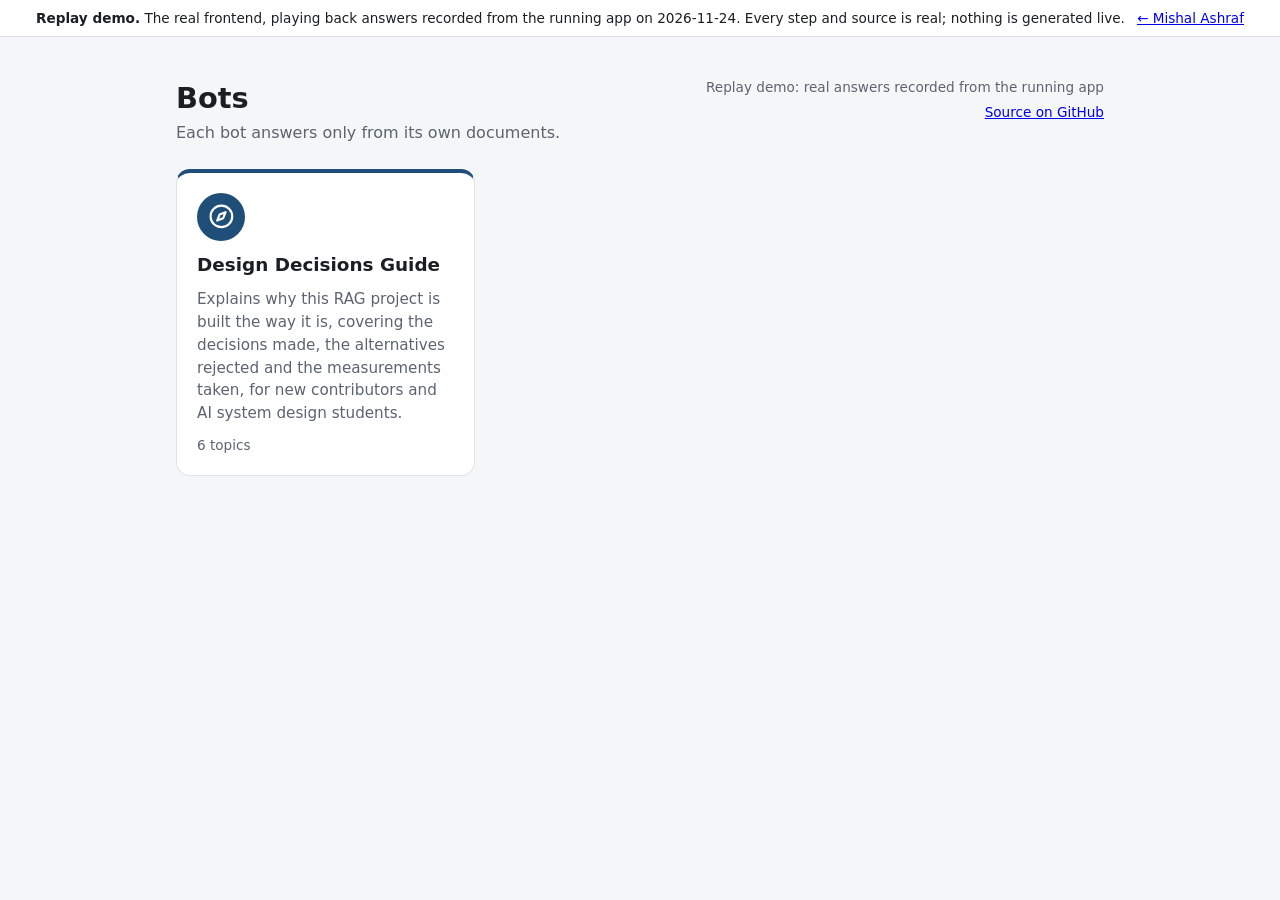
==== demos/rag/index.html @ d3a61281 "Add the agentic RAG replay demo" ====
<!doctype html>
<html lang="en">
  <head>
    <meta charset="UTF-8" />
    <link rel="icon" type="image/svg+xml" href="./favicon.svg" />
    <meta name="viewport" content="width=device-width, initial-scale=1.0" />
    <title>Bots</title>
    <script type="module" crossorigin src="./assets/index-B9hfYALh.js"></script>
    <link rel="stylesheet" crossorigin href="./assets/index-CpWIP-J9.css">
  </head>
  <body>
    <div id="root"></div>
  </body>
</html>
---- demos/rag/assets/index-CpWIP-J9.css ----
:root{--primary:#0f6e56;--bg:#f5f6f8;--surface:#fff;--text:#1b1f24;--muted:#5b6470;--border:#dfe3e8;--danger-bg:#fdecea;--danger-text:#8a1c12;--radius:14px;--primary-soft:color-mix(in srgb, var(--primary) 10%, var(--surface));--primary-text:color-mix(in srgb, var(--primary) 80%, var(--text));--lightningcss-light:initial;--lightningcss-dark: ;color-scheme:light;color:var(--text);background:var(--bg);font-family:system-ui,-apple-system,Segoe UI,Roboto,sans-serif;line-height:1.5}@media (prefers-color-scheme:dark){:root{--bg:#101317;--surface:#1a1e23;--text:#e7e9ec;--muted:#9aa3ad;--border:#2d333a;--danger-bg:#3a1714;--danger-text:#ffb4ab;--primary-soft:color-mix(in srgb, var(--primary) 22%, var(--surface));--primary-text:color-mix(in srgb, var(--primary) 45%, var(--text));--lightningcss-light: ;--lightningcss-dark:initial;color-scheme:dark}}*{box-sizing:border-box}body{background:var(--bg);margin:0}h1,h2,p{margin:0}button,textarea{font:inherit;color:inherit}button{cursor:pointer;border:1px solid #0000;border-radius:10px;padding:8px 14px}button:disabled{opacity:.5;cursor:not-allowed}:focus-visible{outline:2px solid var(--primary-text);outline-offset:2px}.primary{background:var(--primary);color:#fff}.primary:not(:disabled):hover{filter:brightness(1.1)}.ghost{border-color:var(--border);background:0 0}.ghost:not(:disabled):hover{background:var(--primary-soft)}.muted{color:var(--muted)}.small{font-size:.85rem}.label{text-transform:uppercase;letter-spacing:.04em;color:var(--muted);margin-bottom:4px;font-size:.75rem;font-weight:600;display:block}.avatar{background:var(--primary);color:#fff;border-radius:50%;flex:none;justify-content:center;align-items:center;display:inline-flex}.alert{background:var(--danger-bg);color:var(--danger-text);border-radius:10px;margin:8px 0;padding:10px 14px}.page{max-width:960px;margin:0 auto;padding:40px 16px}.page-header{flex-wrap:wrap;justify-content:space-between;align-items:flex-start;gap:16px;margin-bottom:24px;display:flex}.account{flex-direction:column;align-items:flex-end;gap:4px;font-size:.95rem;display:flex}.badge{text-transform:uppercase;letter-spacing:.04em;background:var(--primary-soft);color:var(--primary-text);border-radius:6px;margin-left:6px;padding:1px 6px;font-size:.7rem}.login-page{justify-content:center;padding-top:12vh;display:flex}.login{background:var(--surface);border:1px solid var(--border);border-top:4px solid var(--primary);border-radius:var(--radius);flex-direction:column;gap:14px;width:100%;max-width:360px;padding:28px;display:flex}.login h1{font-size:1.4rem}.login label{flex-direction:column;gap:4px;font-size:.9rem;font-weight:600;display:flex}.login input{font:inherit;color:inherit;border:1px solid var(--border);background:var(--bg);border-radius:10px;padding:9px 11px;font-weight:400}.login button{margin-top:4px;padding:10px}.page-header h1{font-size:1.8rem}.bot-grid{grid-template-columns:repeat(auto-fill,minmax(260px,1fr));gap:16px;margin:0;padding:0;list-style:none;display:grid}.bot-card{background:var(--surface);border:1px solid var(--border);border-top:4px solid var(--primary);border-radius:var(--radius);height:100%;color:inherit;flex-direction:column;gap:10px;padding:20px;text-decoration:none;transition:transform .15s,box-shadow .15s;display:flex}.bot-card:hover{transform:translateY(-2px);box-shadow:0 6px 20px #00000014}.bot-card h2{font-size:1.15rem}.bot-card p{color:var(--muted);flex:1;font-size:.95rem}.chat{background:var(--surface);border-inline:1px solid var(--border);flex-direction:column;max-width:860px;height:100dvh;margin:0 auto;display:flex}.chat-header{border-bottom:1px solid var(--border);border-top:4px solid var(--primary);align-items:center;gap:12px;padding:12px 16px;display:flex}.chat-title{flex:1;min-width:0}.chat-title h1{font-size:1.05rem}.chat-title p{color:var(--muted);white-space:nowrap;text-overflow:ellipsis;font-size:.85rem;overflow:hidden}.messages{flex-direction:column;flex:1;gap:14px;padding:20px 16px;display:flex;overflow-y:auto}.welcome{text-align:center;flex-direction:column;align-items:center;gap:14px;margin:auto 0;padding:24px 0;display:flex}.welcome>p{max-width:520px;font-size:1.05rem}.suggestions{flex-wrap:wrap;justify-content:center;gap:8px;max-width:640px;display:flex}.chip{background:var(--primary-soft);color:var(--primary-text);border-color:color-mix(in srgb, var(--primary) 30%, transparent);text-align:left;border-radius:999px;padding:8px 14px;font-size:.9rem}.chip:not(:disabled):hover{background:color-mix(in srgb, var(--primary) 18%, var(--surface))}.bubble{border-radius:var(--radius);overflow-wrap:anywhere;max-width:min(640px,85%);padding:10px 14px}.bubble p+p{margin-top:.7em}.bubble.user{background:var(--primary);color:#fff;white-space:pre-wrap;border-bottom-right-radius:4px;align-self:flex-end}.assistant{align-items:flex-start;gap:10px;display:flex}.bubble.bot{background:var(--bg);border:1px solid var(--border);border-top-left-radius:4px}.bubble.bot p{white-space:pre-wrap}code{background:var(--primary-soft);border-radius:5px;padding:1px 5px;font-family:ui-monospace,Consolas,monospace;font-size:.88em}.notice{color:var(--danger-text);margin-top:8px;font-size:.9rem}.sources{border-top:1px solid var(--border);margin-top:10px;padding-top:8px}.sources ul{color:var(--muted);margin:0;padding-left:18px;font-size:.85rem}.steps{color:var(--muted);margin-top:8px;font-size:.85rem}.steps summary{cursor:pointer}.steps ol{margin:6px 0 0;padding-left:20px}.live-steps{color:var(--muted);margin:0;padding:0;font-size:.9rem;list-style:none}.live-steps li{padding-left:20px;position:relative}.live-steps li.done:before{content:"✓";color:var(--primary-text);position:absolute;left:2px}.live-steps li.active:before{content:"";border:2px solid var(--primary-text);border-right-color:#0000;border-radius:50%;width:10px;height:10px;animation:.8s linear infinite spin;position:absolute;top:.45em;left:2px}.draft{border-top:1px dashed var(--border);margin-top:10px;padding-top:8px}.draft p{color:color-mix(in srgb, var(--text) 75%, transparent)}@keyframes spin{to{transform:rotate(360deg)}}@media (prefers-reduced-motion:reduce){.live-steps li.active:before{animation:none}.bot-card{transition:none}}.approval{border:2px solid var(--primary);background:var(--primary-soft);border-radius:var(--radius);flex-direction:column;align-self:stretch;gap:10px;padding:14px 16px;display:flex}.tool-call{background:var(--surface);border:1px solid var(--border);border-radius:10px;padding:10px 12px}.tool-call dl{gap:4px;margin:8px 0 0;display:grid}.tool-call dl div{grid-template-columns:90px 1fr;gap:8px;font-size:.9rem;display:grid}.tool-call dt{color:var(--muted)}.tool-call dd{white-space:pre-wrap;overflow-wrap:anywhere;margin:0}.approval .hint{color:var(--muted);font-size:.85rem}.actions{gap:8px;display:flex}.composer{border-top:1px solid var(--border);gap:8px;padding:12px 16px;display:flex}.composer textarea{resize:none;field-sizing:content;border:1px solid var(--border);background:var(--bg);border-radius:12px;flex:1;min-height:44px;max-height:160px;padding:10px 12px}.composer textarea:focus-visible{outline-color:var(--primary-text)}@media (width<=600px){.account{align-items:flex-start}.chat{border-inline:none}.bubble{max-width:92%}.chat-title p{display:none}.tool-call dl div{grid-template-columns:1fr;gap:0}}.replay-banner{background:var(--surface);border-bottom:1px solid var(--border);flex-wrap:wrap;justify-content:center;align-items:center;gap:4px 12px;padding:8px 16px;font-size:.85rem;display:flex}.composer.replay{flex-wrap:wrap;align-items:center}.composer.replay:empty{display:none}#root:has(.replay-banner){flex-direction:column;height:100dvh;display:flex;overflow-y:auto}#root:has(.replay-banner) .chat{box-sizing:border-box;flex:1;width:100%;height:auto;min-height:0}
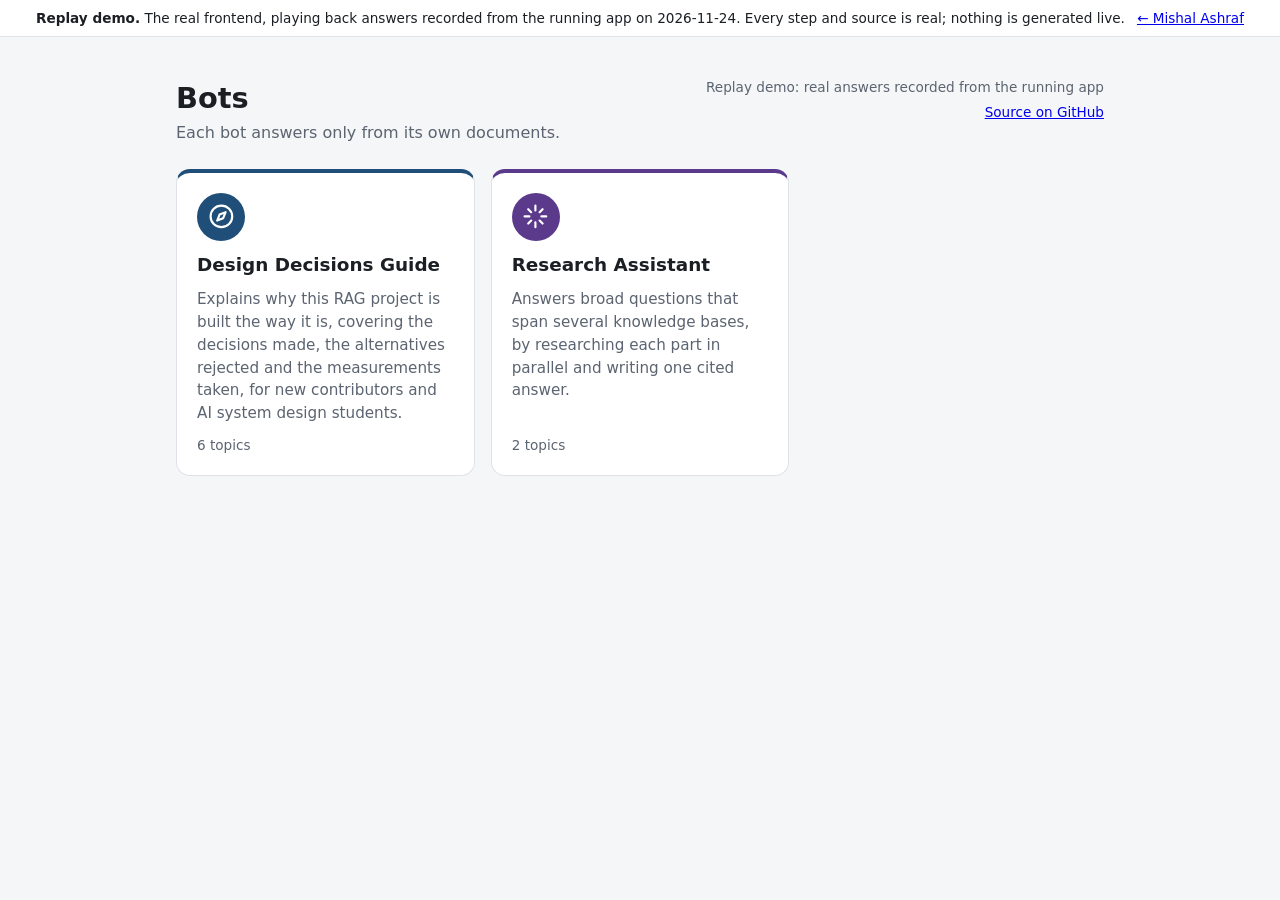
==== commit dde1143c: "Add the Research Assistant to the RAG replay demo" ====
--- a/demos/rag/index.html
+++ b/demos/rag/index.html
@@ -1,14 +1,15 @@
-<!doctype html>
-<html lang="en">
-  <head>
-    <meta charset="UTF-8" />
-    <link rel="icon" type="image/svg+xml" href="./favicon.svg" />
-    <meta name="viewport" content="width=device-width, initial-scale=1.0" />
-    <title>Bots</title>
-    <script type="module" crossorigin src="./assets/index-B9hfYALh.js"></script>
-    <link rel="stylesheet" crossorigin href="./assets/index-CpWIP-J9.css">
-  </head>
-  <body>
-    <div id="root"></div>
-  </body>
-</html>
+<!doctype html>
+<html lang="en">
+  <head>
+    <meta charset="UTF-8" />
+    <link rel="icon" type="image/svg+xml" href="./favicon.svg" />
+    <meta name="viewport" content="width=device-width, initial-scale=1.0" />
+    <title>Bots</title>
+    <script type="module" crossorigin src="./assets/index-Bp4dIDYL.js"></script>
+    <link rel="stylesheet" crossorigin href="./assets/index-BzXhPv_J.css">
+  </head>
+  <body>
+    <div id="root"></div>+
+  </body>
+</html>
--- a/demos/rag/assets/index-BzXhPv_J.css
+++ b/demos/rag/assets/index-BzXhPv_J.css
@@ -0,0 +1 @@
+:root{--primary:#0f6e56;--bg:#f5f6f8;--surface:#fff;--text:#1b1f24;--muted:#5b6470;--border:#dfe3e8;--danger-bg:#fdecea;--danger-text:#8a1c12;--radius:14px;--primary-soft:color-mix(in srgb, var(--primary) 10%, var(--surface));--primary-text:color-mix(in srgb, var(--primary) 80%, var(--text));--lightningcss-light:initial;--lightningcss-dark: ;color-scheme:light;color:var(--text);background:var(--bg);font-family:system-ui,-apple-system,Segoe UI,Roboto,sans-serif;line-height:1.5}@media (prefers-color-scheme:dark){:root{--bg:#101317;--surface:#1a1e23;--text:#e7e9ec;--muted:#9aa3ad;--border:#2d333a;--danger-bg:#3a1714;--danger-text:#ffb4ab;--primary-soft:color-mix(in srgb, var(--primary) 22%, var(--surface));--primary-text:color-mix(in srgb, var(--primary) 45%, var(--text));--lightningcss-light: ;--lightningcss-dark:initial;color-scheme:dark}}*{box-sizing:border-box}body{background:var(--bg);margin:0}h1,h2,p{margin:0}button,textarea{font:inherit;color:inherit}button{cursor:pointer;border:1px solid #0000;border-radius:10px;padding:8px 14px}button:disabled{opacity:.5;cursor:not-allowed}:focus-visible{outline:2px solid var(--primary-text);outline-offset:2px}.primary{background:var(--primary);color:#fff}.primary:not(:disabled):hover{filter:brightness(1.1)}.ghost{border-color:var(--border);background:0 0}.ghost:not(:disabled):hover{background:var(--primary-soft)}.muted{color:var(--muted)}.small{font-size:.85rem}.label{text-transform:uppercase;letter-spacing:.04em;color:var(--muted);margin-bottom:4px;font-size:.75rem;font-weight:600;display:block}.avatar{background:var(--primary);color:#fff;border-radius:50%;flex:none;justify-content:center;align-items:center;display:inline-flex}.alert{background:var(--danger-bg);color:var(--danger-text);border-radius:10px;margin:8px 0;padding:10px 14px}.page{max-width:960px;margin:0 auto;padding:40px 16px}.page-header{flex-wrap:wrap;justify-content:space-between;align-items:flex-start;gap:16px;margin-bottom:24px;display:flex}.account{flex-direction:column;align-items:flex-end;gap:4px;font-size:.95rem;display:flex}.badge{text-transform:uppercase;letter-spacing:.04em;background:var(--primary-soft);color:var(--primary-text);border-radius:6px;margin-left:6px;padding:1px 6px;font-size:.7rem}.login-page{justify-content:center;padding-top:12vh;display:flex}.login{background:var(--surface);border:1px solid var(--border);border-top:4px solid var(--primary);border-radius:var(--radius);flex-direction:column;gap:14px;width:100%;max-width:360px;padding:28px;display:flex}.login h1{font-size:1.4rem}.login label{flex-direction:column;gap:4px;font-size:.9rem;font-weight:600;display:flex}.login input{font:inherit;color:inherit;border:1px solid var(--border);background:var(--bg);border-radius:10px;padding:9px 11px;font-weight:400}.login button{margin-top:4px;padding:10px}.page-header h1{font-size:1.8rem}.bot-grid{grid-template-columns:repeat(auto-fill,minmax(260px,1fr));gap:16px;margin:0;padding:0;list-style:none;display:grid}.bot-card{background:var(--surface);border:1px solid var(--border);border-top:4px solid var(--primary);border-radius:var(--radius);height:100%;color:inherit;flex-direction:column;gap:10px;padding:20px;text-decoration:none;transition:transform .15s,box-shadow .15s;display:flex}.bot-card:hover{transform:translateY(-2px);box-shadow:0 6px 20px #00000014}.bot-card h2{font-size:1.15rem}.bot-card p{color:var(--muted);flex:1;font-size:.95rem}.chat{background:var(--surface);border-inline:1px solid var(--border);flex-direction:column;max-width:860px;height:100dvh;margin:0 auto;display:flex}.chat-header{border-bottom:1px solid var(--border);border-top:4px solid var(--primary);align-items:center;gap:12px;padding:12px 16px;display:flex}.chat-title{flex:1;min-width:0}.chat-title h1{font-size:1.05rem}.chat-title p{color:var(--muted);white-space:nowrap;text-overflow:ellipsis;font-size:.85rem;overflow:hidden}.messages{flex-direction:column;flex:1;gap:14px;padding:20px 16px;display:flex;overflow-y:auto}.welcome{text-align:center;flex-direction:column;align-items:center;gap:14px;margin:auto 0;padding:24px 0;display:flex}.welcome>p{max-width:520px;font-size:1.05rem}.suggestions{flex-wrap:wrap;justify-content:center;gap:8px;max-width:640px;display:flex}.chip{background:var(--primary-soft);color:var(--primary-text);border-color:color-mix(in srgb, var(--primary) 30%, transparent);text-align:left;border-radius:999px;padding:8px 14px;font-size:.9rem}.chip:not(:disabled):hover{background:color-mix(in srgb, var(--primary) 18%, var(--surface))}.bubble{border-radius:var(--radius);overflow-wrap:anywhere;max-width:min(640px,85%);padding:10px 14px}.bubble p+p{margin-top:.7em}.bubble.user{background:var(--primary);color:#fff;white-space:pre-wrap;border-bottom-right-radius:4px;align-self:flex-end}.assistant{align-items:flex-start;gap:10px;display:flex}.bubble.bot{background:var(--bg);border:1px solid var(--border);border-top-left-radius:4px}.bubble.bot p{white-space:pre-wrap}code{background:var(--primary-soft);border-radius:5px;padding:1px 5px;font-family:ui-monospace,Consolas,monospace;font-size:.88em}.notice{color:var(--danger-text);margin-top:8px;font-size:.9rem}.sources{border-top:1px solid var(--border);margin-top:10px;padding-top:8px}.sources ul{color:var(--muted);margin:0;padding-left:18px;font-size:.85rem}.steps{color:var(--muted);margin-top:8px;font-size:.85rem}.steps summary{cursor:pointer}.steps ol{margin:6px 0 0;padding-left:20px}.live-steps{color:var(--muted);margin:0;padding:0;font-size:.9rem;list-style:none}.live-steps li{padding-left:20px;position:relative}.live-steps li.done:before{content:"✓";color:var(--primary-text);position:absolute;left:2px}.live-steps li.active:before{content:"";border:2px solid var(--primary-text);border-right-color:#0000;border-radius:50%;width:10px;height:10px;animation:.8s linear infinite spin;position:absolute;top:.45em;left:2px}.draft{border-top:1px dashed var(--border);margin-top:10px;padding-top:8px}.draft p{color:color-mix(in srgb, var(--text) 75%, transparent)}@keyframes spin{to{transform:rotate(360deg)}}@media (prefers-reduced-motion:reduce){.live-steps li.active:before{animation:none}.bot-card{transition:none}}.approval{border:2px solid var(--primary);background:var(--primary-soft);border-radius:var(--radius);flex-direction:column;align-self:stretch;gap:10px;padding:14px 16px;display:flex}.tool-call{background:var(--surface);border:1px solid var(--border);border-radius:10px;padding:10px 12px}.tool-call dl{gap:4px;margin:8px 0 0;display:grid}.tool-call dl div{grid-template-columns:90px 1fr;gap:8px;font-size:.9rem;display:grid}.tool-call dt{color:var(--muted)}.tool-call dd{white-space:pre-wrap;overflow-wrap:anywhere;margin:0}.approval .hint{color:var(--muted);font-size:.85rem}.actions{gap:8px;display:flex}.composer{border-top:1px solid var(--border);gap:8px;padding:12px 16px;display:flex}.composer textarea{resize:none;field-sizing:content;border:1px solid var(--border);background:var(--bg);border-radius:12px;flex:1;min-height:44px;max-height:160px;padding:10px 12px}.composer textarea:focus-visible{outline-color:var(--primary-text)}@media (width<=600px){.account{align-items:flex-start}.chat{border-inline:none}.bubble{max-width:92%}.chat-title p{display:none}.tool-call dl div{grid-template-columns:1fr;gap:0}}.replay-banner{background:var(--surface);border-bottom:1px solid var(--border);flex-wrap:wrap;justify-content:center;align-items:center;gap:4px 12px;padding:8px 16px;font-size:.85rem;display:flex}.composer.replay{flex-wrap:wrap;align-items:center}.composer.replay:empty{display:none}#root:has(.replay-banner){flex-direction:column;height:100dvh;display:flex;overflow-y:auto}#root:has(.replay-banner) .chat{box-sizing:border-box;flex:1;width:100%;height:auto;min-height:0}.bubble ul,.bubble ol{margin:.7em 0 0;padding-left:1.4em}.bubble li+li{margin-top:.3em}.bubble p+ul,.bubble p+ol,.bubble ul+p,.bubble ol+p{margin-top:.7em}.replay-banner .short{display:none}@media (width<=600px){.replay-banner{padding:6px 12px;font-size:.8rem}.replay-banner .long,.composer.replay .muted{display:none}.replay-banner .short{display:inline}.composer.replay{max-height:28dvh;padding:8px 12px;overflow-y:auto}.composer.replay .chip{padding:6px 10px;font-size:.8rem}}
